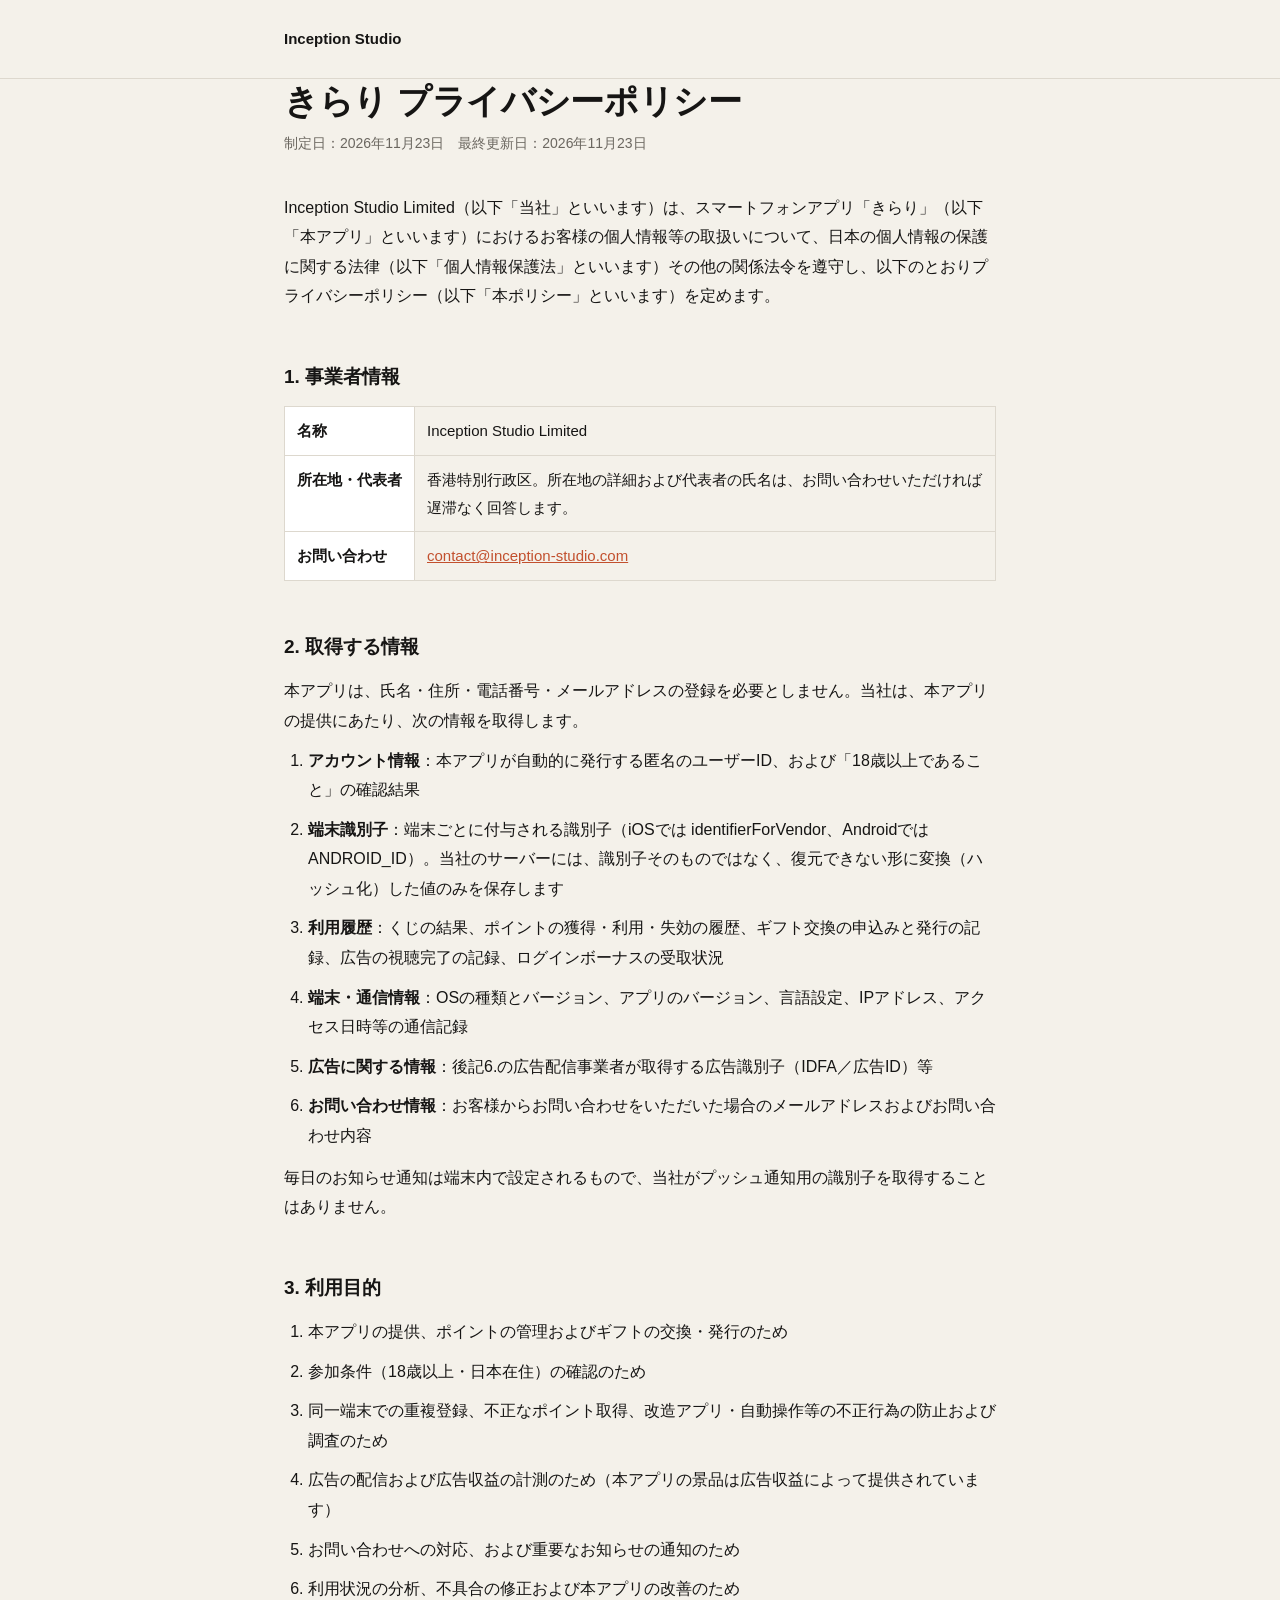
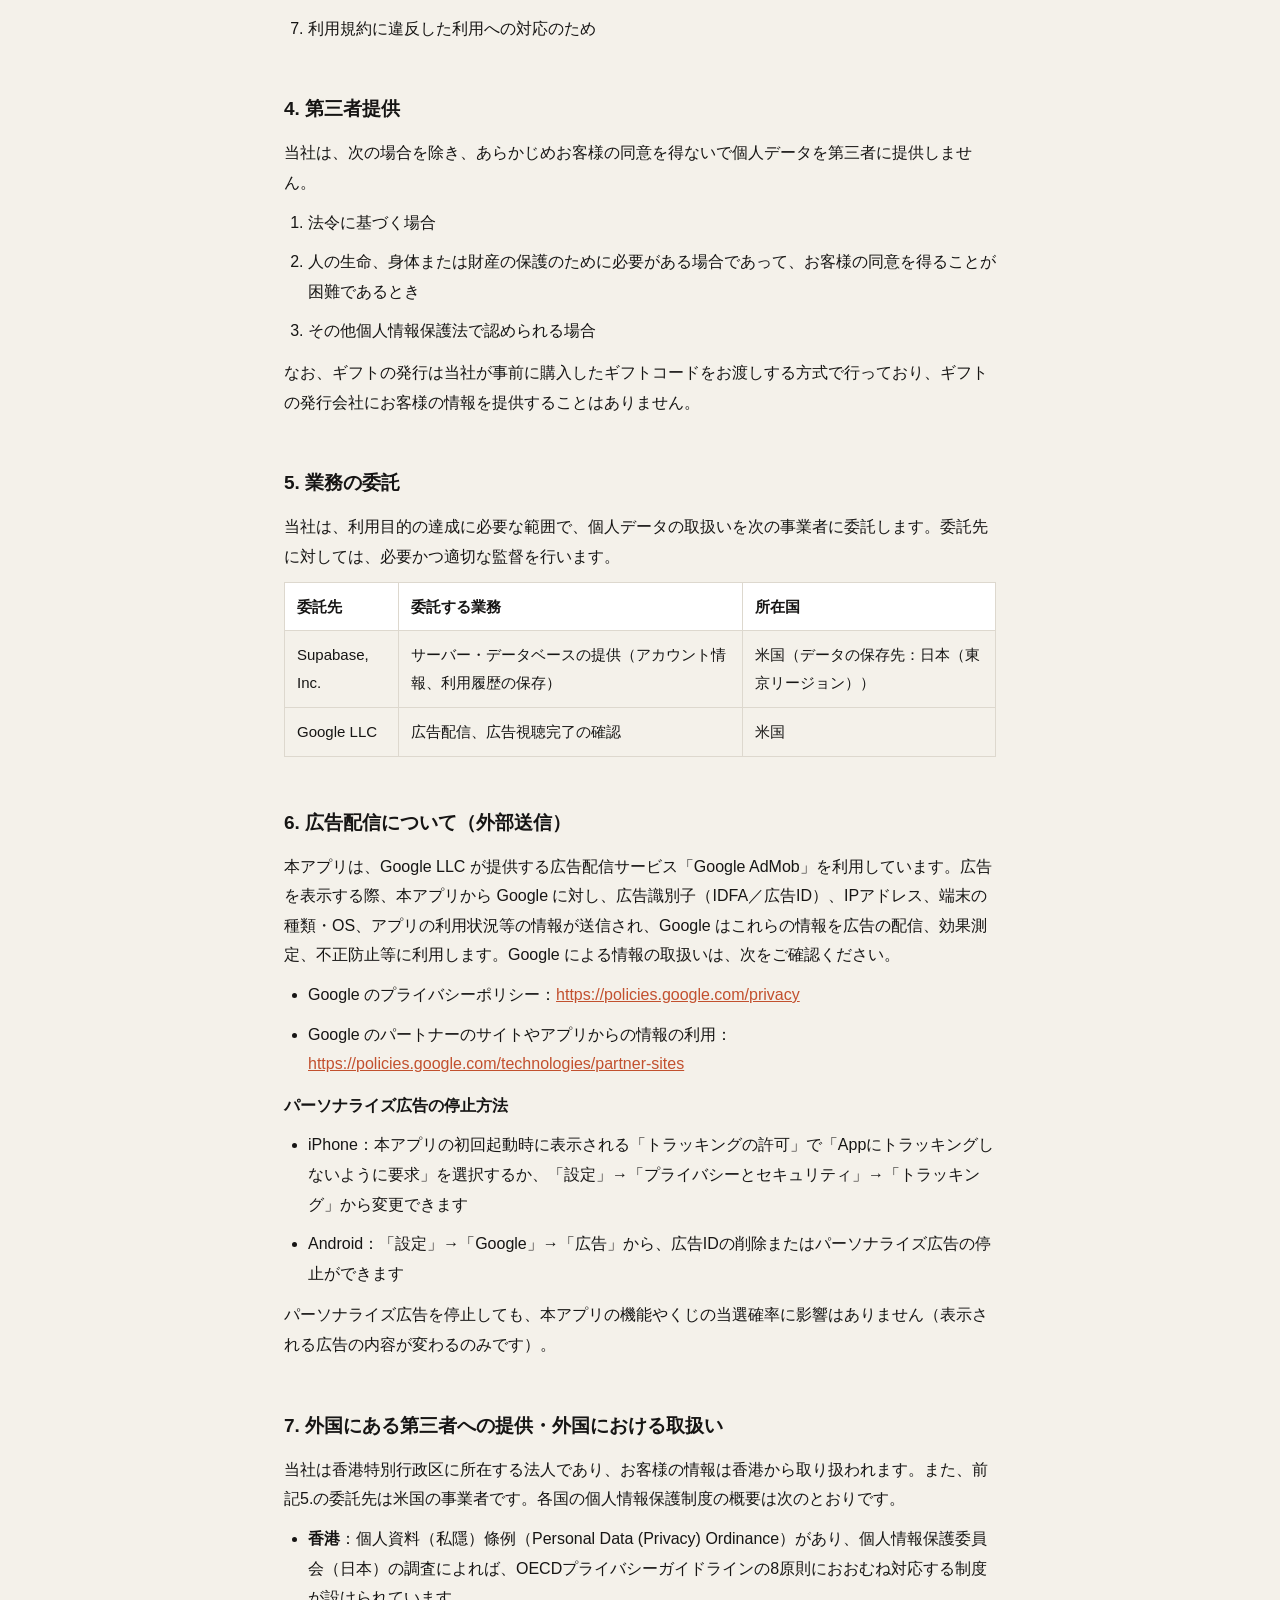
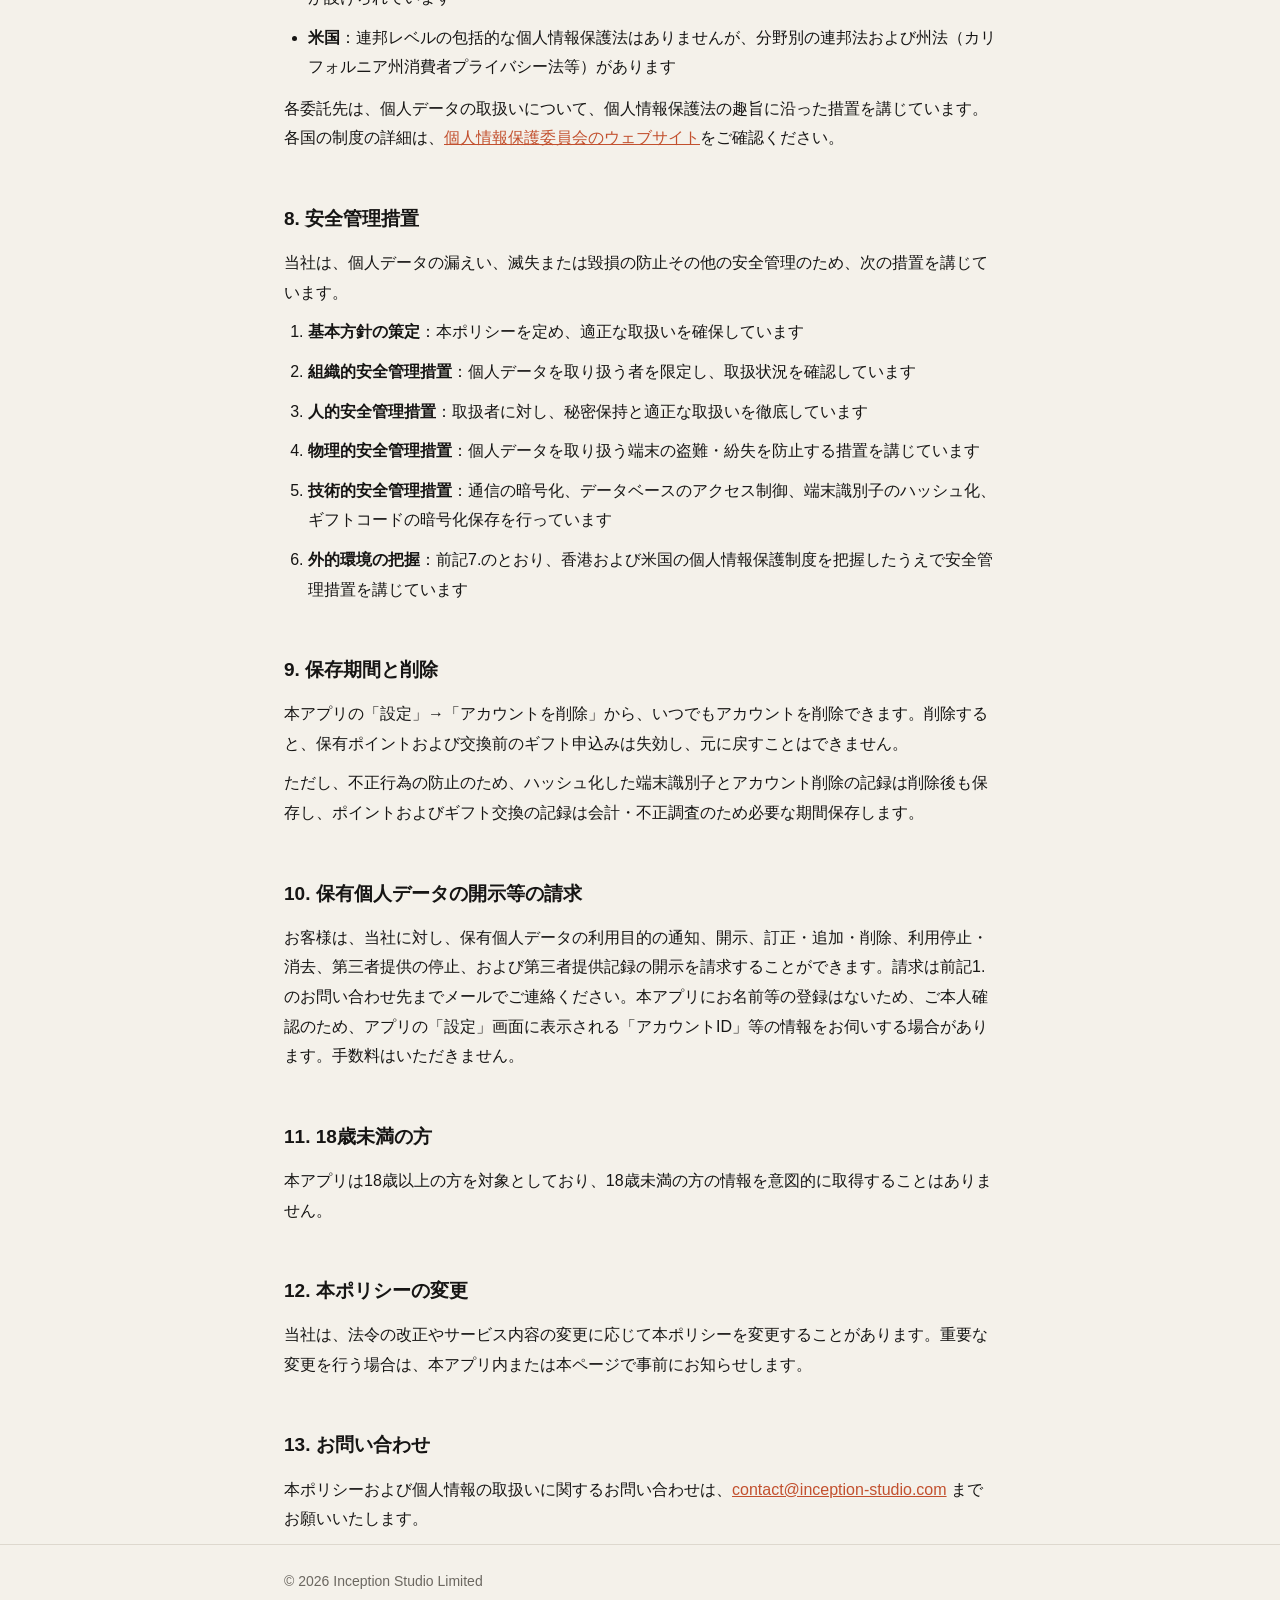
==== kirari/privacy/index.html @ 4ce05990 "Add Kirari privacy policy and terms (Japanese) Co-Authored-By: Claude Opus 5.5 <noreply@anthropic.co" ====
<!doctype html>
<html lang="ja">
<head>
<meta charset="utf-8">
<meta name="viewport" content="width=device-width, initial-scale=1">
<title>プライバシーポリシー｜きらり</title>
<meta name="robots" content="noindex">
<link rel="stylesheet" href="../legal.css">
</head>
<body>
<header><div class="wrap"><a class="brand" href="/">Inception Studio</a></div></header>
<main class="wrap">
<h1>きらり プライバシーポリシー</h1>
<p class="meta">制定日：2026年11月23日　最終更新日：2026年11月23日</p>

<p>Inception Studio Limited（以下「当社」といいます）は、スマートフォンアプリ「きらり」（以下「本アプリ」といいます）におけるお客様の個人情報等の取扱いについて、日本の個人情報の保護に関する法律（以下「個人情報保護法」といいます）その他の関係法令を遵守し、以下のとおりプライバシーポリシー（以下「本ポリシー」といいます）を定めます。</p>

<h2>1. 事業者情報</h2>
<table>
<tr><th>名称</th><td>Inception Studio Limited</td></tr>
<tr><th>所在地・代表者</th><td>香港特別行政区。所在地の詳細および代表者の氏名は、お問い合わせいただければ遅滞なく回答します。</td></tr>
<tr><th>お問い合わせ</th><td><a href="mailto:contact@inception-studio.com">contact@inception-studio.com</a></td></tr>
</table>

<h2>2. 取得する情報</h2>
<p>本アプリは、氏名・住所・電話番号・メールアドレスの登録を必要としません。当社は、本アプリの提供にあたり、次の情報を取得します。</p>
<ol>
<li><b>アカウント情報</b>：本アプリが自動的に発行する匿名のユーザーID、および「18歳以上であること」の確認結果</li>
<li><b>端末識別子</b>：端末ごとに付与される識別子（iOSでは identifierForVendor、Androidでは ANDROID_ID）。当社のサーバーには、識別子そのものではなく、復元できない形に変換（ハッシュ化）した値のみを保存します</li>
<li><b>利用履歴</b>：くじの結果、ポイントの獲得・利用・失効の履歴、ギフト交換の申込みと発行の記録、広告の視聴完了の記録、ログインボーナスの受取状況</li>
<li><b>端末・通信情報</b>：OSの種類とバージョン、アプリのバージョン、言語設定、IPアドレス、アクセス日時等の通信記録</li>
<li><b>広告に関する情報</b>：後記6.の広告配信事業者が取得する広告識別子（IDFA／広告ID）等</li>
<li><b>お問い合わせ情報</b>：お客様からお問い合わせをいただいた場合のメールアドレスおよびお問い合わせ内容</li>
</ol>
<p>毎日のお知らせ通知は端末内で設定されるもので、当社がプッシュ通知用の識別子を取得することはありません。</p>

<h2>3. 利用目的</h2>
<ol>
<li>本アプリの提供、ポイントの管理およびギフトの交換・発行のため</li>
<li>参加条件（18歳以上・日本在住）の確認のため</li>
<li>同一端末での重複登録、不正なポイント取得、改造アプリ・自動操作等の不正行為の防止および調査のため</li>
<li>広告の配信および広告収益の計測のため（本アプリの景品は広告収益によって提供されています）</li>
<li>お問い合わせへの対応、および重要なお知らせの通知のため</li>
<li>利用状況の分析、不具合の修正および本アプリの改善のため</li>
<li>利用規約に違反した利用への対応のため</li>
</ol>

<h2>4. 第三者提供</h2>
<p>当社は、次の場合を除き、あらかじめお客様の同意を得ないで個人データを第三者に提供しません。</p>
<ol>
<li>法令に基づく場合</li>
<li>人の生命、身体または財産の保護のために必要がある場合であって、お客様の同意を得ることが困難であるとき</li>
<li>その他個人情報保護法で認められる場合</li>
</ol>
<p>なお、ギフトの発行は当社が事前に購入したギフトコードをお渡しする方式で行っており、ギフトの発行会社にお客様の情報を提供することはありません。</p>

<h2>5. 業務の委託</h2>
<p>当社は、利用目的の達成に必要な範囲で、個人データの取扱いを次の事業者に委託します。委託先に対しては、必要かつ適切な監督を行います。</p>
<table>
<tr><th>委託先</th><th>委託する業務</th><th>所在国</th></tr>
<tr><td>Supabase, Inc.</td><td>サーバー・データベースの提供（アカウント情報、利用履歴の保存）</td><td>米国（データの保存先：日本（東京リージョン））</td></tr>
<tr><td>Google LLC</td><td>広告配信、広告視聴完了の確認</td><td>米国</td></tr>
</table>

<h2>6. 広告配信について（外部送信）</h2>
<p>本アプリは、Google LLC が提供する広告配信サービス「Google AdMob」を利用しています。広告を表示する際、本アプリから Google に対し、広告識別子（IDFA／広告ID）、IPアドレス、端末の種類・OS、アプリの利用状況等の情報が送信され、Google はこれらの情報を広告の配信、効果測定、不正防止等に利用します。Google による情報の取扱いは、次をご確認ください。</p>
<ul>
<li>Google のプライバシーポリシー：<a href="https://policies.google.com/privacy?hl=ja">https://policies.google.com/privacy</a></li>
<li>Google のパートナーのサイトやアプリからの情報の利用：<a href="https://policies.google.com/technologies/partner-sites?hl=ja">https://policies.google.com/technologies/partner-sites</a></li>
</ul>
<p><b>パーソナライズ広告の停止方法</b></p>
<ul>
<li>iPhone：本アプリの初回起動時に表示される「トラッキングの許可」で「Appにトラッキングしないように要求」を選択するか、「設定」→「プライバシーとセキュリティ」→「トラッキング」から変更できます</li>
<li>Android：「設定」→「Google」→「広告」から、広告IDの削除またはパーソナライズ広告の停止ができます</li>
</ul>
<p>パーソナライズ広告を停止しても、本アプリの機能やくじの当選確率に影響はありません（表示される広告の内容が変わるのみです）。</p>

<h2>7. 外国にある第三者への提供・外国における取扱い</h2>
<p>当社は香港特別行政区に所在する法人であり、お客様の情報は香港から取り扱われます。また、前記5.の委託先は米国の事業者です。各国の個人情報保護制度の概要は次のとおりです。</p>
<ul>
<li><b>香港</b>：個人資料（私隱）條例（Personal Data (Privacy) Ordinance）があり、個人情報保護委員会（日本）の調査によれば、OECDプライバシーガイドラインの8原則におおむね対応する制度が設けられています</li>
<li><b>米国</b>：連邦レベルの包括的な個人情報保護法はありませんが、分野別の連邦法および州法（カリフォルニア州消費者プライバシー法等）があります</li>
</ul>
<p>各委託先は、個人データの取扱いについて、個人情報保護法の趣旨に沿った措置を講じています。各国の制度の詳細は、<a href="https://www.ppc.go.jp/personalinfo/legal/kaiseihogohou/#gaikoku">個人情報保護委員会のウェブサイト</a>をご確認ください。</p>

<h2>8. 安全管理措置</h2>
<p>当社は、個人データの漏えい、滅失または毀損の防止その他の安全管理のため、次の措置を講じています。</p>
<ol>
<li><b>基本方針の策定</b>：本ポリシーを定め、適正な取扱いを確保しています</li>
<li><b>組織的安全管理措置</b>：個人データを取り扱う者を限定し、取扱状況を確認しています</li>
<li><b>人的安全管理措置</b>：取扱者に対し、秘密保持と適正な取扱いを徹底しています</li>
<li><b>物理的安全管理措置</b>：個人データを取り扱う端末の盗難・紛失を防止する措置を講じています</li>
<li><b>技術的安全管理措置</b>：通信の暗号化、データベースのアクセス制御、端末識別子のハッシュ化、ギフトコードの暗号化保存を行っています</li>
<li><b>外的環境の把握</b>：前記7.のとおり、香港および米国の個人情報保護制度を把握したうえで安全管理措置を講じています</li>
</ol>

<h2>9. 保存期間と削除</h2>
<p>本アプリの「設定」→「アカウントを削除」から、いつでもアカウントを削除できます。削除すると、保有ポイントおよび交換前のギフト申込みは失効し、元に戻すことはできません。</p>
<p>ただし、不正行為の防止のため、ハッシュ化した端末識別子とアカウント削除の記録は削除後も保存し、ポイントおよびギフト交換の記録は会計・不正調査のため必要な期間保存します。</p>

<h2>10. 保有個人データの開示等の請求</h2>
<p>お客様は、当社に対し、保有個人データの利用目的の通知、開示、訂正・追加・削除、利用停止・消去、第三者提供の停止、および第三者提供記録の開示を請求することができます。請求は前記1.のお問い合わせ先までメールでご連絡ください。本アプリにお名前等の登録はないため、ご本人確認のため、アプリの「設定」画面に表示される「アカウントID」等の情報をお伺いする場合があります。手数料はいただきません。</p>

<h2>11. 18歳未満の方</h2>
<p>本アプリは18歳以上の方を対象としており、18歳未満の方の情報を意図的に取得することはありません。</p>

<h2>12. 本ポリシーの変更</h2>
<p>当社は、法令の改正やサービス内容の変更に応じて本ポリシーを変更することがあります。重要な変更を行う場合は、本アプリ内または本ページで事前にお知らせします。</p>

<h2>13. お問い合わせ</h2>
<p>本ポリシーおよび個人情報の取扱いに関するお問い合わせは、<a href="mailto:contact@inception-studio.com">contact@inception-studio.com</a> までお願いいたします。</p>
</main>
<footer><div class="wrap">&copy; 2026 Inception Studio Limited</div></footer>
</body>
</html>
---- kirari/legal.css ----
:root { --bg:#F4F1EA; --surface:#FFFFFF; --ink:#161514; --muted:#6B6760; --line:#DDD8CE; --accent:#C2502E; --todo:#FFF1B8; }
@media (prefers-color-scheme: dark) {
  :root { --bg:#121110; --surface:#1B1A18; --ink:#F4F1EA; --muted:#A39E94; --line:#2E2C29; --accent:#E8754F; --todo:#4A3F12; }
}
* { box-sizing: border-box; }
html { -webkit-text-size-adjust: 100%; }
body { margin:0; background:var(--bg); color:var(--ink);
  font-family: -apple-system, BlinkMacSystemFont, "Hiragino Sans", "Hiragino Kaku Gothic ProN", "Yu Gothic", Meiryo, "Segoe UI", sans-serif;
  font-size:16px; line-height:1.85; -webkit-font-smoothing:antialiased; }
.wrap { max-width: 760px; margin: 0 auto; padding: 0 24px; }
header { padding: 24px 0; border-bottom: 1px solid var(--line); }
.brand { font-weight: 600; color: var(--ink); text-decoration: none; font-size: 15px; }
main { padding: 48px 0 72px; }
h1 { font-size: clamp(26px, 5vw, 34px); line-height: 1.3; margin: 0 0 8px; letter-spacing: -0.01em; }
.meta { color: var(--muted); font-size: 14px; margin: 0 0 36px; }
h2 { font-size: 19px; margin: 44px 0 12px; padding-top: 4px; }
h3 { font-size: 16px; margin: 24px 0 8px; }
p, li { margin: 0 0 10px; }
ol, ul { padding-left: 1.5em; margin: 0 0 12px; }
table { width: 100%; border-collapse: collapse; margin: 8px 0 16px; font-size: 15px; }
th, td { border: 1px solid var(--line); padding: 10px 12px; text-align: left; vertical-align: top; }
th { background: var(--surface); font-weight: 600; white-space: nowrap; }
.box { background: var(--surface); border: 1px solid var(--line); border-radius: 12px; padding: 16px 20px; margin: 16px 0; }
.todo { background: var(--todo); padding: 0 4px; border-radius: 3px; }
a { color: var(--accent); }
footer { border-top: 1px solid var(--line); padding: 24px 0 40px; color: var(--muted); font-size: 14px; }
@media (max-width: 720px) { .wrap { padding: 0 16px; } main { padding: 32px 0 56px; } th { white-space: normal; } }
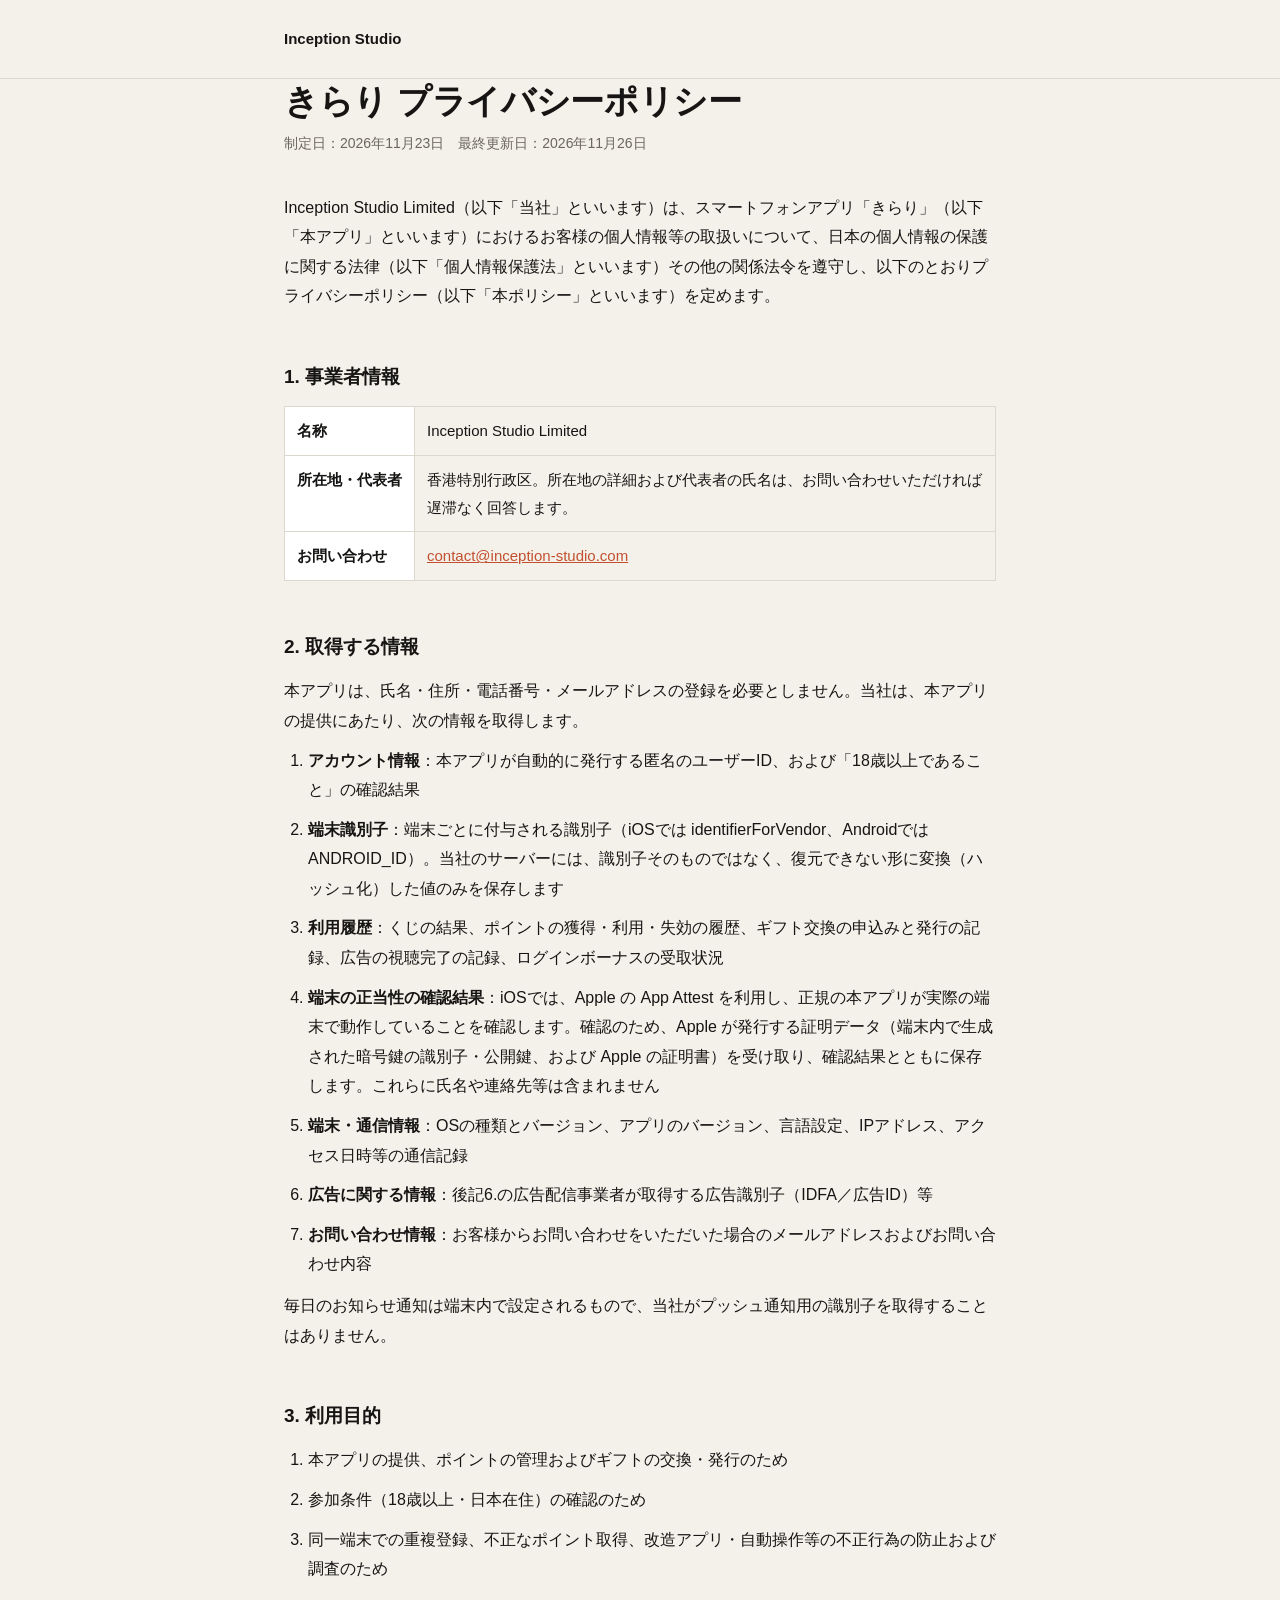
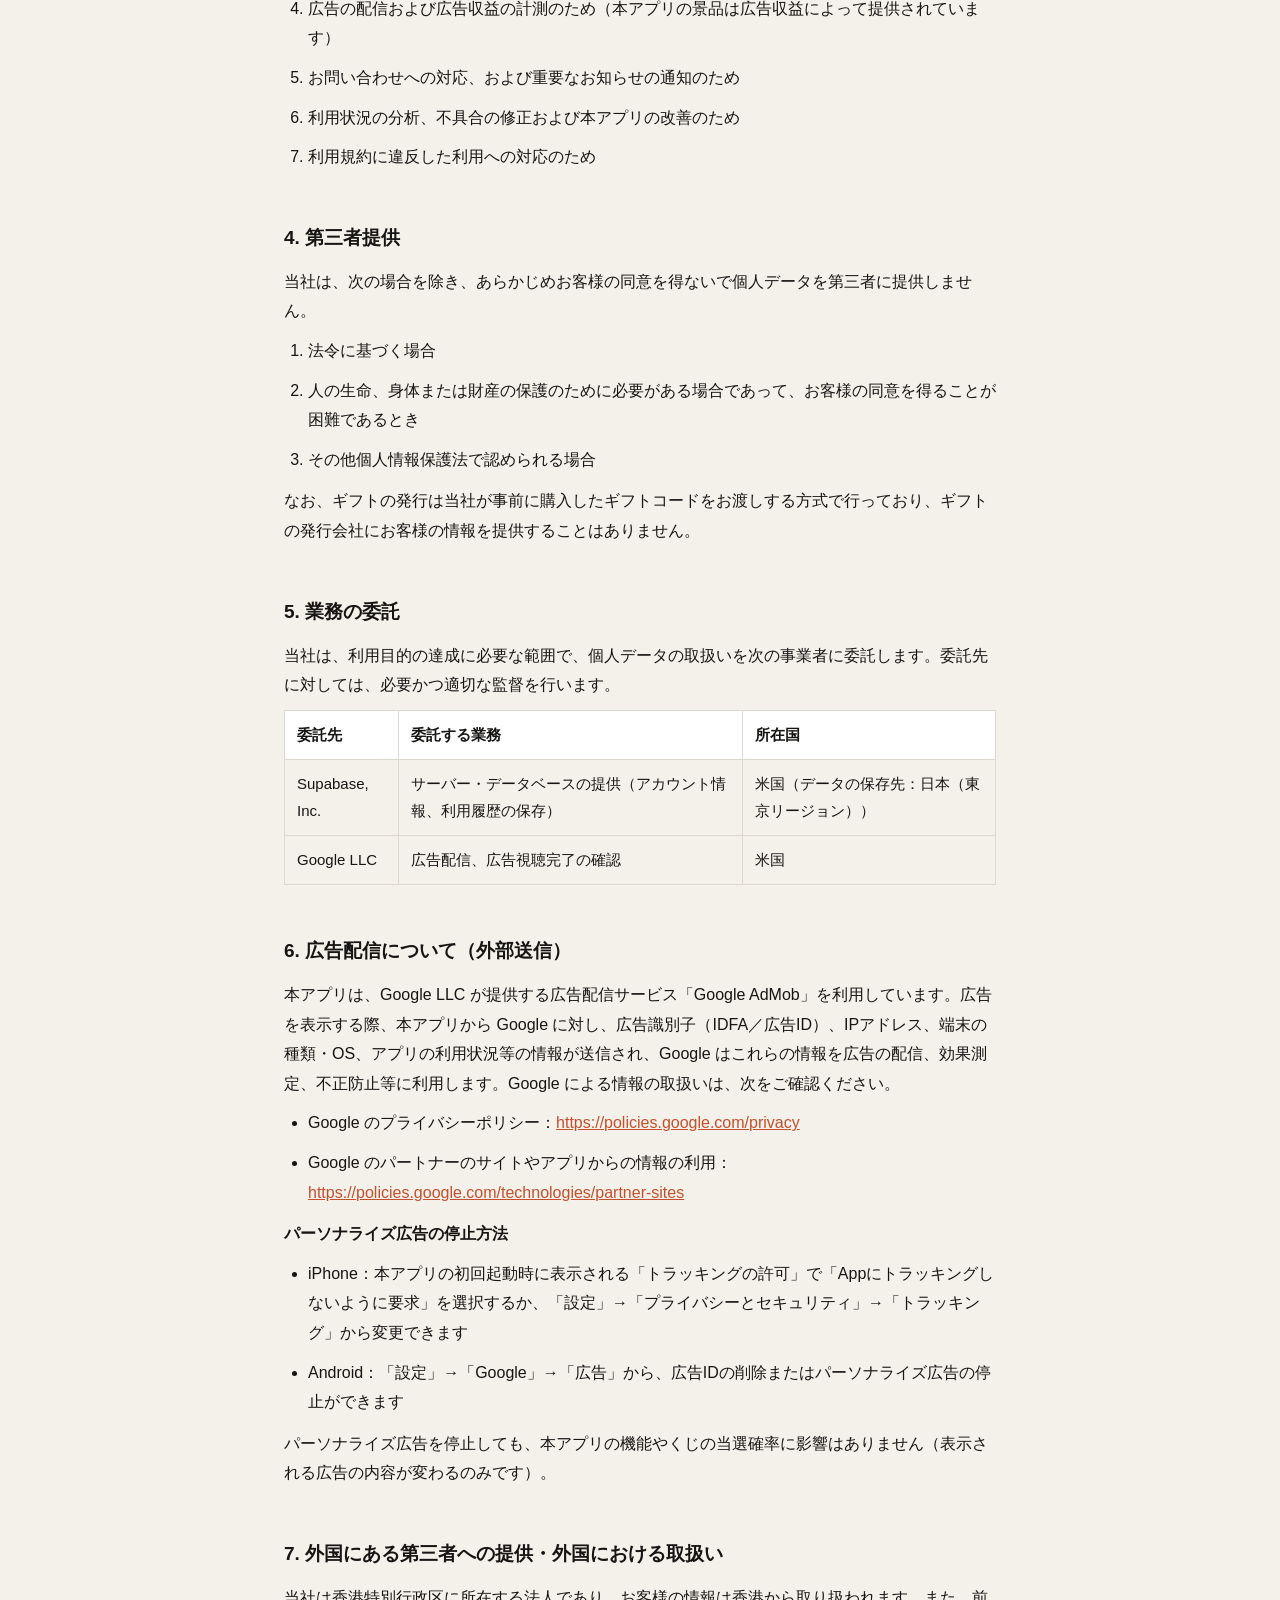
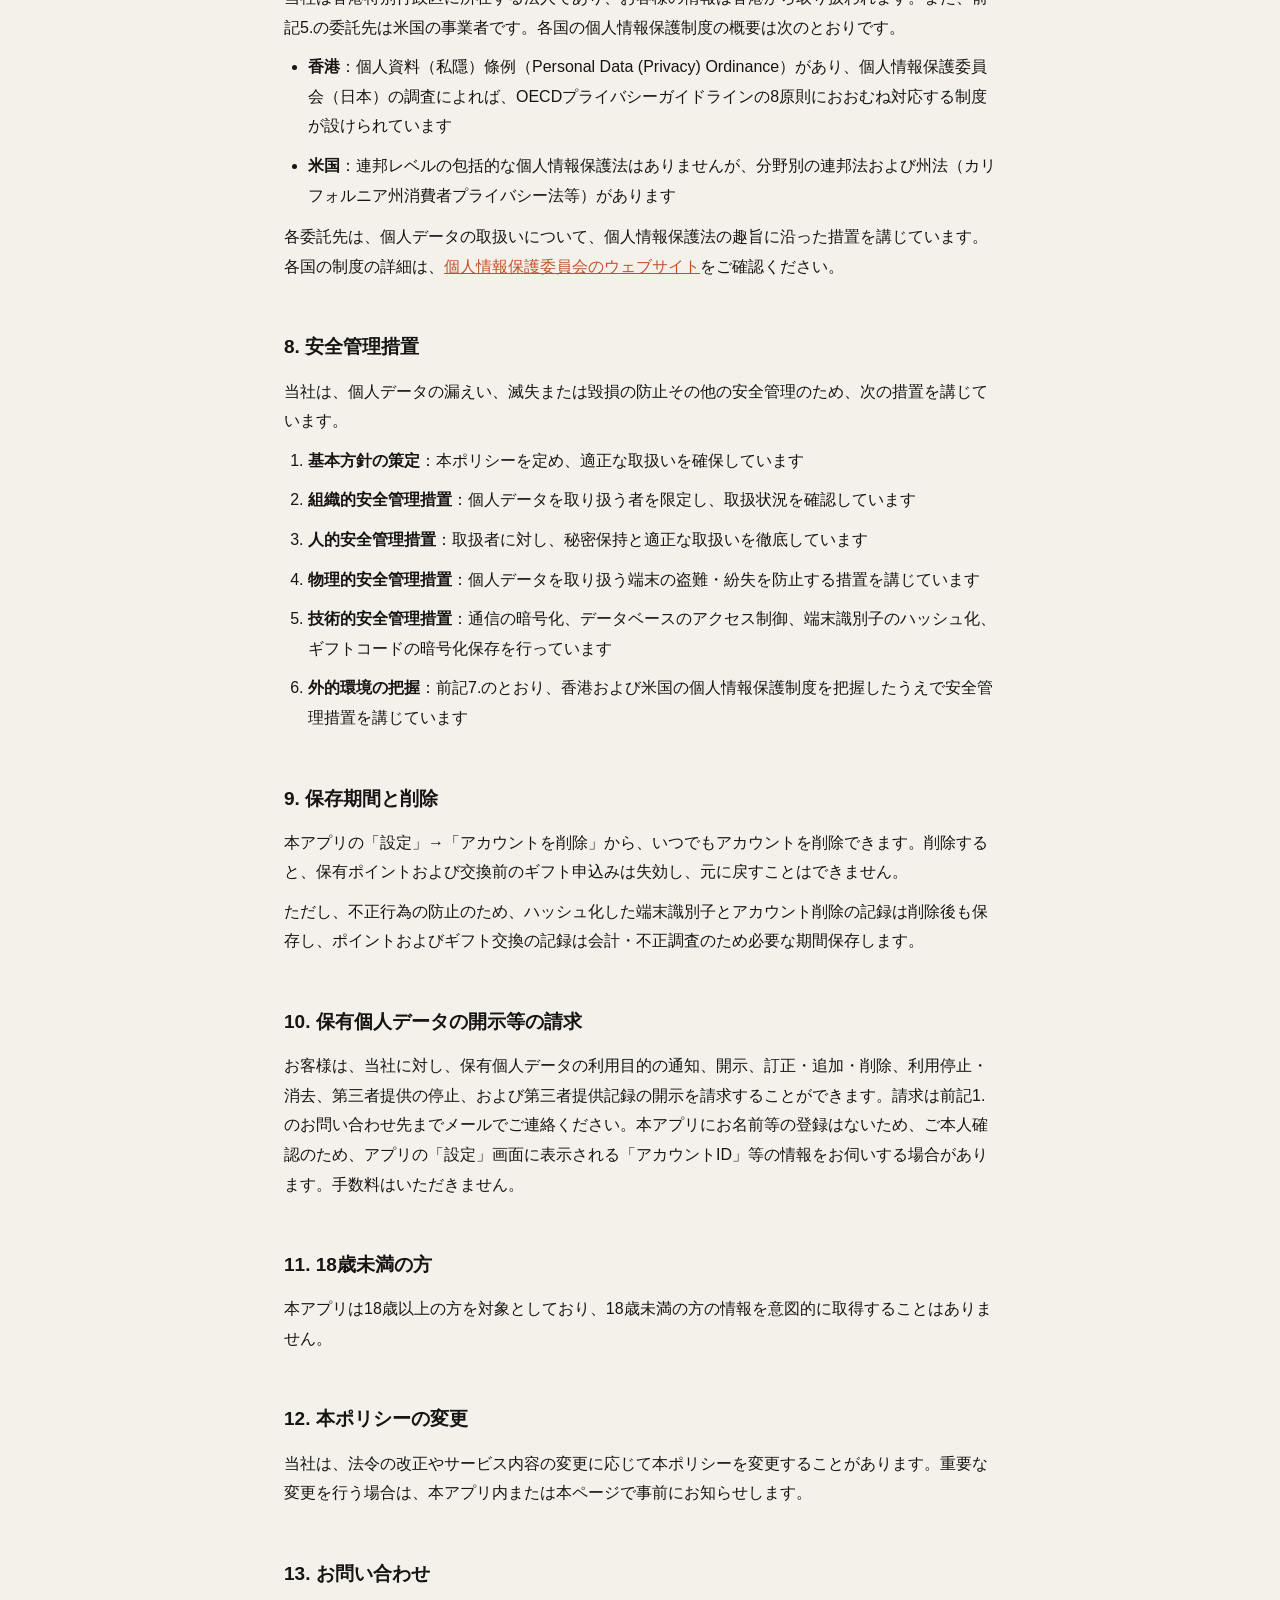
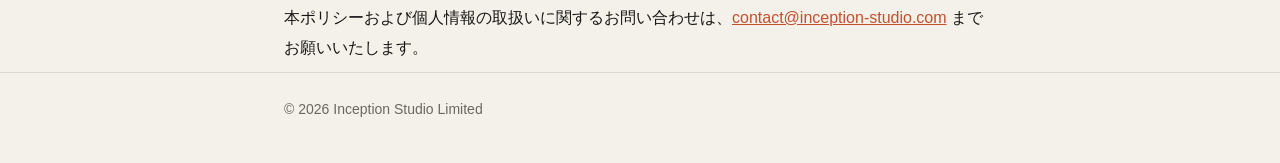
==== commit 953df83f: "きらり プライバシーポリシー：App Attest による端末の正当性確認を追記 Co-Authored-By: Claude Opus 5.5 <noreply@anthropic.com>" ====
--- a/kirari/privacy/index.html
+++ b/kirari/privacy/index.html
@@ -11,7 +11,7 @@
 <header><div class="wrap"><a class="brand" href="/">Inception Studio</a></div></header>
 <main class="wrap">
 <h1>きらり プライバシーポリシー</h1>
-<p class="meta">制定日：2026年11月23日　最終更新日：2026年11月23日</p>
+<p class="meta">制定日：2026年11月23日　最終更新日：2026年11月26日</p>
 
 <p>Inception Studio Limited（以下「当社」といいます）は、スマートフォンアプリ「きらり」（以下「本アプリ」といいます）におけるお客様の個人情報等の取扱いについて、日本の個人情報の保護に関する法律（以下「個人情報保護法」といいます）その他の関係法令を遵守し、以下のとおりプライバシーポリシー（以下「本ポリシー」といいます）を定めます。</p>
 
@@ -28,6 +28,7 @@
 <li><b>アカウント情報</b>：本アプリが自動的に発行する匿名のユーザーID、および「18歳以上であること」の確認結果</li>
 <li><b>端末識別子</b>：端末ごとに付与される識別子（iOSでは identifierForVendor、Androidでは ANDROID_ID）。当社のサーバーには、識別子そのものではなく、復元できない形に変換（ハッシュ化）した値のみを保存します</li>
 <li><b>利用履歴</b>：くじの結果、ポイントの獲得・利用・失効の履歴、ギフト交換の申込みと発行の記録、広告の視聴完了の記録、ログインボーナスの受取状況</li>
+<li><b>端末の正当性の確認結果</b>：iOSでは、Apple の App Attest を利用し、正規の本アプリが実際の端末で動作していることを確認します。確認のため、Apple が発行する証明データ（端末内で生成された暗号鍵の識別子・公開鍵、および Apple の証明書）を受け取り、確認結果とともに保存します。これらに氏名や連絡先等は含まれません</li>
 <li><b>端末・通信情報</b>：OSの種類とバージョン、アプリのバージョン、言語設定、IPアドレス、アクセス日時等の通信記録</li>
 <li><b>広告に関する情報</b>：後記6.の広告配信事業者が取得する広告識別子（IDFA／広告ID）等</li>
 <li><b>お問い合わせ情報</b>：お客様からお問い合わせをいただいた場合のメールアドレスおよびお問い合わせ内容</li>
